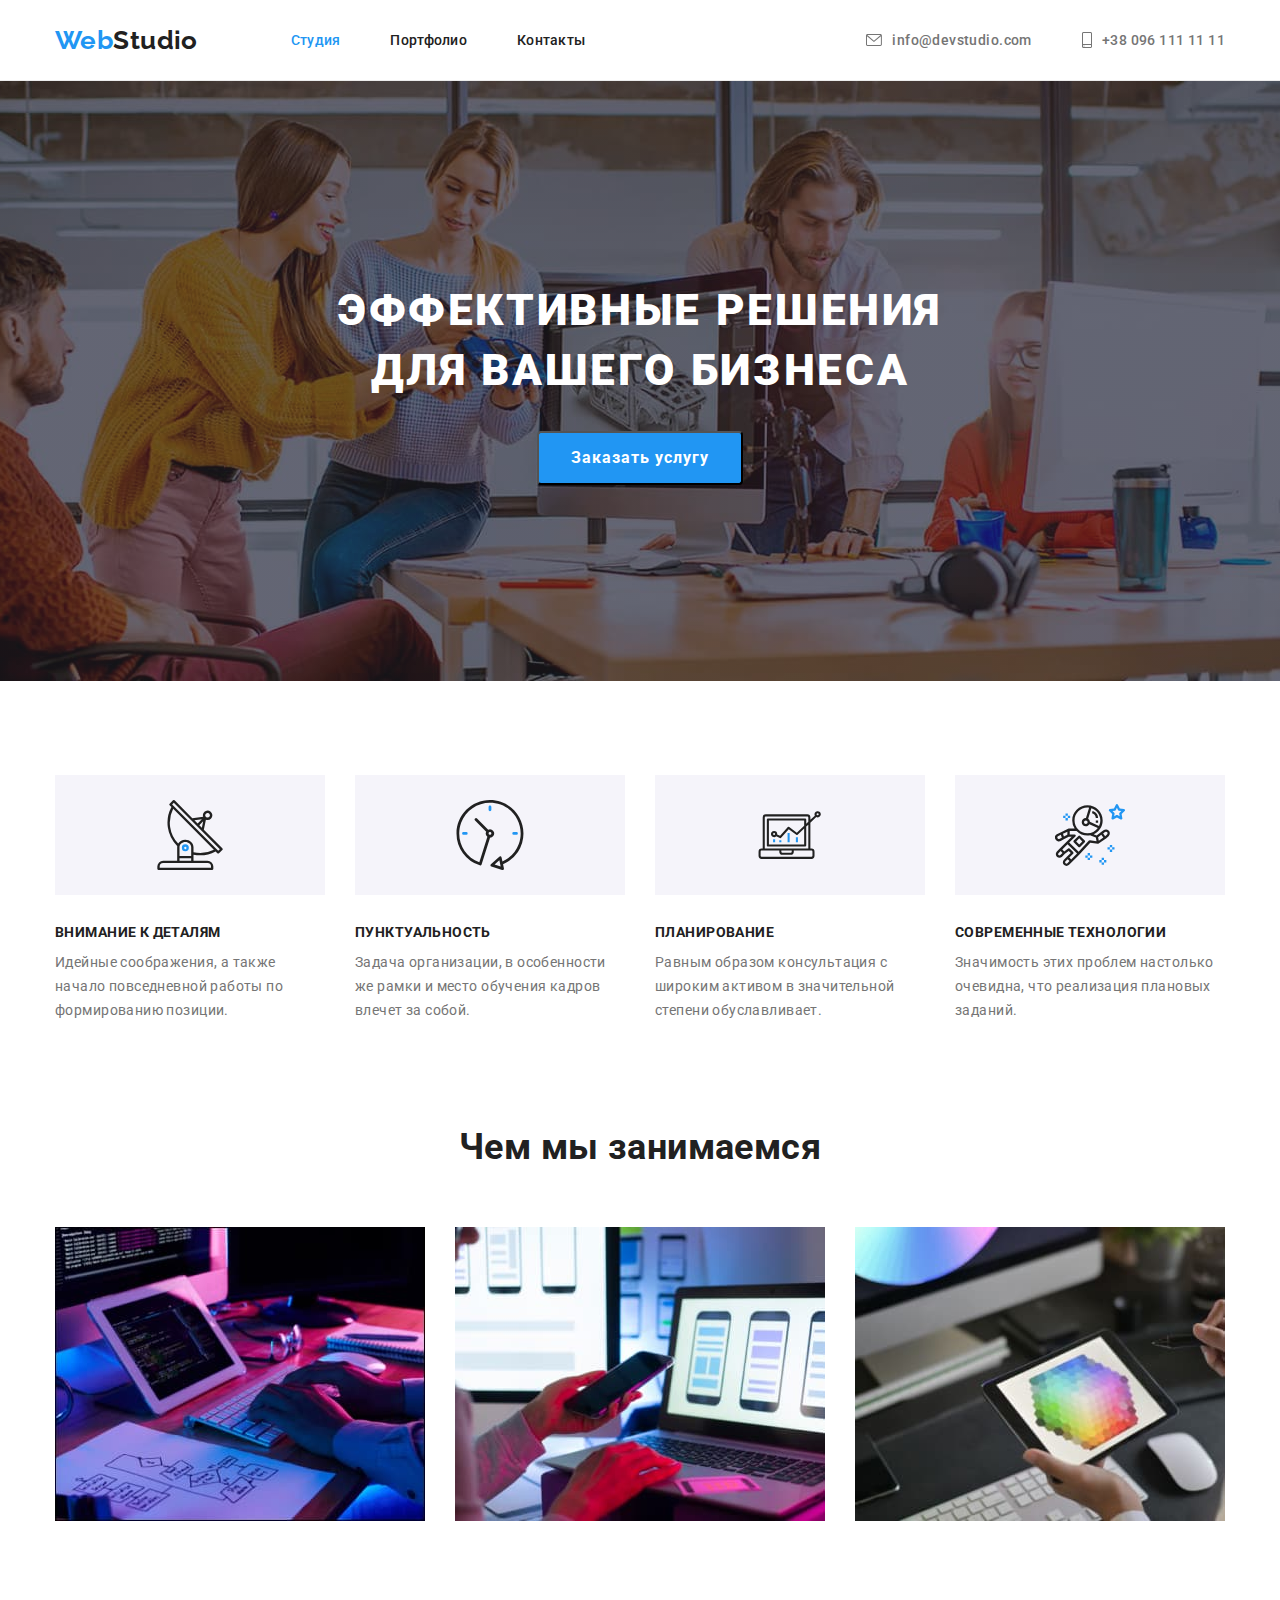
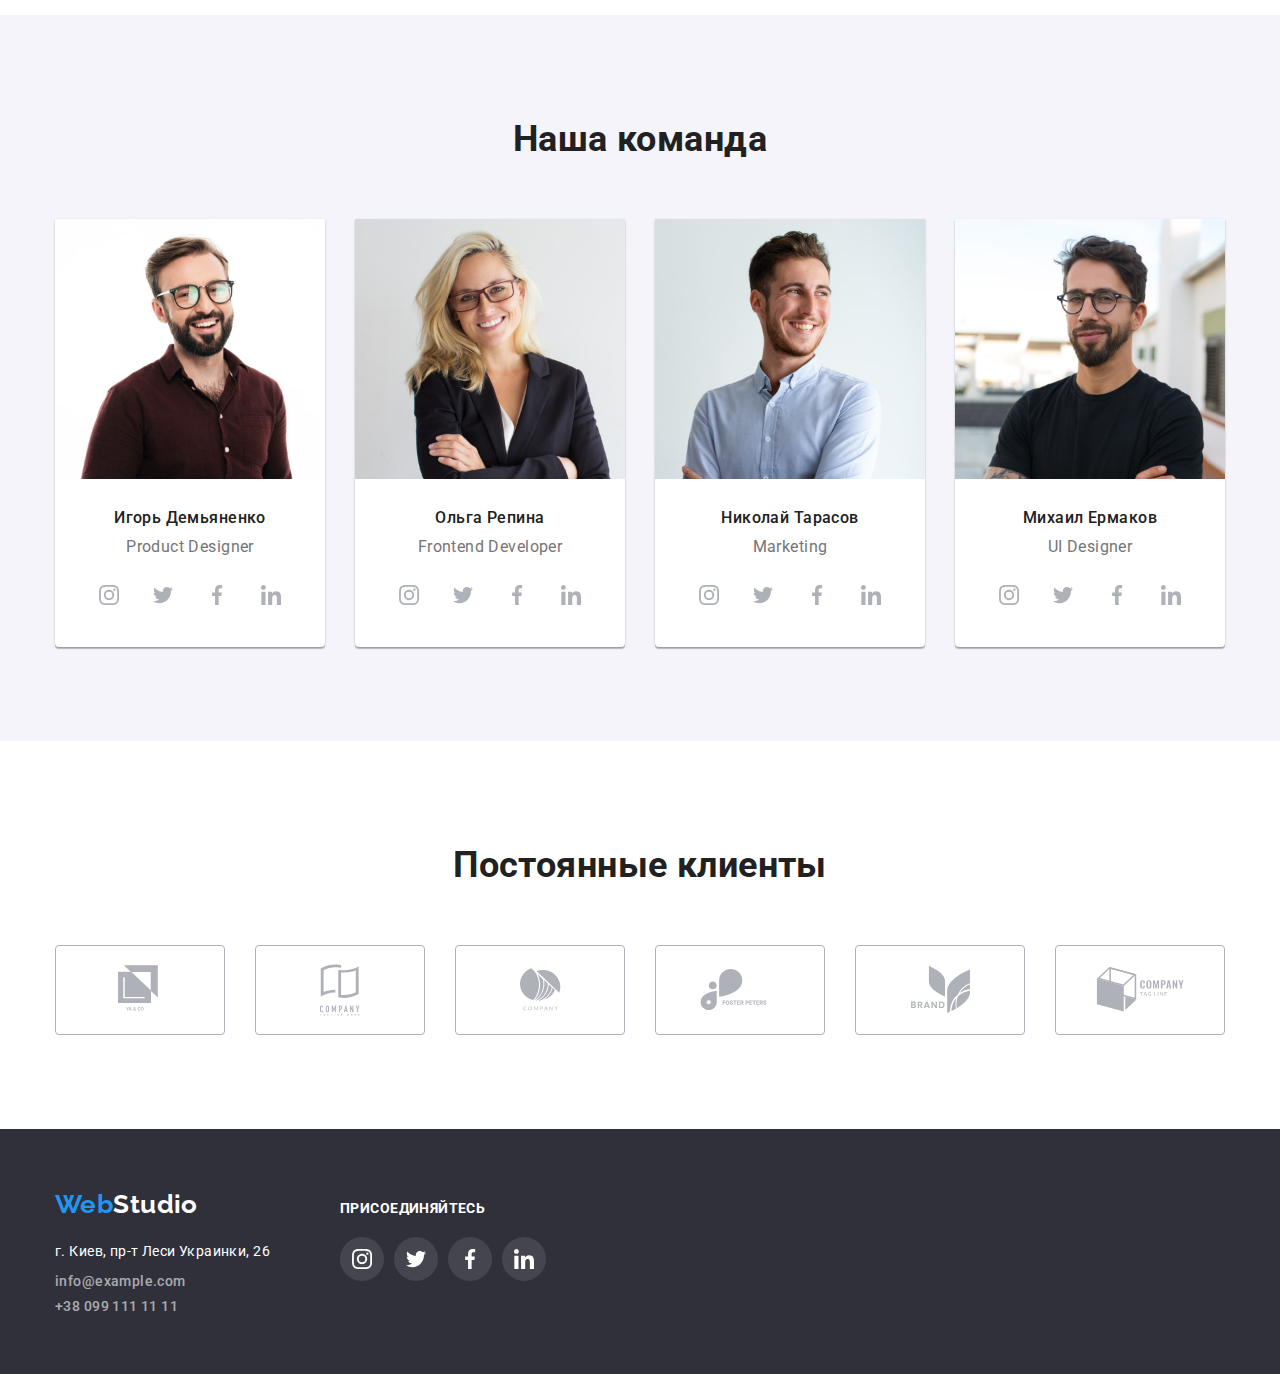
==== index.html @ f50622a8 "Добавляет файлы с 4 ДЗ" ====
<!DOCTYPE html>
<html lang="ru">
<head>
    <meta charset="UTF-8">
    <meta name="viewport" content="width=device-width, initial-scale=1.0">
    <title>Web Studio</title>
    <link rel="stylesheet" href="https://cdnjs.cloudflare.com/ajax/libs/modern-normalize/1.0.0/modern-normalize.min.css">
    <link rel="preconnect" href="https://fonts.gstatic.com">
    <link href="https://fonts.googleapis.com/css2?family=Raleway:wght@700&family=Roboto:wght@400;500;700;900&display=swap"
        rel="stylesheet">
    <link rel="stylesheet" href="./css/styles.css">
</head>
<body>
    <header class="header">
        <div class="container">
            <a href="./index.html" class="logo top list"> <span class="blue">Web</span>Studio</a>
            <nav class="common-nav">
                <ul class="site-nav list">
                    <li class="item">
                        <a href="./index.html" class="link current list">Студия</a>
                    </li>
                    <li class="item">
                        <a href="./portfolio.html" class="link list">Портфолио</a>
                    </li>
                    <li class="item">
                        <a href="" class="link list">Контакты</a>
                    </li>
                </ul>
            </nav> 

            <ul class="auth-nav list">
                <li class="item">
                    <a href="mailto:info@devstudio.com" class="contacts-top list">
                        <svg class="icon-nav" width="16" height="12">
                            <use href="./images/sprite.svg#icon-envelope"></use>
                        </svg>
                        info@devstudio.com
                    </a>
                </li>
                <li class="item">
                    <a href="tel:380961111111" class="contacts-top list">
                        <svg class="icon-nav" width="10" height="16">
                            <use href="./images/sprite.svg#icon-smartphone"></use>
                        </svg>
                        +38 096 111 11 11
                    </a>
                </li>
            </ul>

        </div>
    </header>

    <main>

    <!-- Герой -->
    <section class="hero">
        <div class="container">
            <div class="hero-container">
                <h1 class="hero-title">
                    Эффективные решения для вашего бизнеса
                </h1>
                
                <button class="button">Заказать услугу</button>
            </div>
        </div>
    </section>

    <!-- Достоинства -->
    <section class="section advantage">
        <div class="container">
            <h2 class="visually-hidden">Достоинства</h2>

            <ul class="list">
                <li class="item">
                    <div class="icon-bg">
                        <svg width="70" height="70">
                            <use href="./images/sprite.svg#icon-antenna"></use>
                        </svg>
                    </div>
                    <h3 class="title">Внимание к деталям</h3>
                    <p class="text quality">Идейные соображения, а также начало повседневной работы по формированию позиции.</p>
                </li>
                <li class="item">
                    <div class="icon-bg">
                        <svg width="70" height="70">
                            <use href="./images/sprite.svg#icon-clock"></use>
                        </svg>
                    </div>
                    <h3 class="title">Пунктуальность</h3>
                    <p class="text quality">Задача организации, в особенности же рамки и место обучения кадров влечет за собой.</p>
                </li>
                <li class="item">
                    <div class="icon-bg">
                        <svg width="70" height="70">
                            <use href="./images/sprite.svg#icon-diagram"></use>
                        </svg>
                    </div>
                    <h3 class="title">Планирование</h3>
                    <p class="text quality">Равным образом консультация с широким активом в значительной степени обуславливает.</p>
                </li>
                <li class="item">
                    <div class="icon-bg">
                        <svg width="70" height="70">
                            <use href="./images/sprite.svg#icon-astronaut"></use>
                        </svg>
                    </div>
                    <h3 class="title">Современные технологии</h3>
                    <p class="text quality">Значимость этих проблем настолько очевидна, что реализация плановых заданий.</p>
                </li>
            </ul>
        </div>
    </section>

    <!-- Типы деятельности-->
    <section class="section capability">
        <div class="container">
            <h2 class="section-title">Чем мы занимаемся</h2>
            <ul class="list">
                <li class="item">
                    <img src="./images/Page-proofs.jpg" alt="Верстка" width="370">
                </li>
                <li class="item">
                    <img src="./images/Programming.jpg" alt="Программирование" width="370">
                </li>
                <li class="item">
                    <img src="./images/Design.jpg" alt="Создание дизайна сайта" width="370">
                </li>
            </ul>
        </div>
    </section>

    <!-- Команда компании -->
    <section class="section team">
        <div class="container">
            <h2 class="section-title">Наша команда</h2>

            <ul class="list">
                <li class="item">
                    <img src="./images/Product-Designer.jpg" alt="Фото продук-дизайнера" width="270">
                    <div class="details">
                        <h3 class="team-name">Игорь Демьяненко</h3>
                        <p lang="en" class="text">Product Designer</p>
                        <ul class="list social-links">
                            <li>
                                <a class="social-link" href="" aria-label="иконка инстаграм">
                                    <svg class="icon-link" width="20" height="20">
                                        <use href="./images/sprite.svg#icon-instagram"></use>
                                    </svg>
                                </a>
                            </li>
                            <li>
                                <a class="social-link" href="" aria-label="иконка твитер">
                                    <svg class="icon-link" width="20" height="20">
                                        <use href="./images/sprite.svg#icon-twitter"></use>
                                    </svg>
                                </a>
                            </li>
                            <li>
                                <a class="social-link" href="" aria-label="иконка фейсбук">
                                    <svg class="icon-link" width="20" height="20">
                                        <use href="./images/sprite.svg#icon-facebook"></use>
                                    </svg>
                                </a>
                            </li>
                            <li>
                                <a class="social-link" href="" aria-label="иконка линкедин">
                                    <svg class="icon-link" width="20" height="20">
                                        <use href="./images/sprite.svg#icon-linkedin"></use>
                                    </svg>
                                </a>
                            </li>
                        </ul>
                    </div>
                </li>
                <li class="item">
                    <img src="./images/Frontend-Developer.jpg" alt="Фото фронтенд-разработчика" width="270">
                    <div class="details">
                        <h3 class="team-name">Ольга Репина</h3>
                        <p lang="en" class="text">Frontend Developer</p>
                        <ul class="list social-links">
                            <li>
                                <a class="social-link" href="" aria-label="иконка инстаграм">
                                    <svg class="icon-link" width="20" height="20">
                                        <use href="./images/sprite.svg#icon-instagram"></use>
                                    </svg>
                                </a>
                            </li>
                            <li>
                                <a class="social-link" href="" aria-label="иконка твитер">
                                    <svg class="icon-link" width="20" height="20">
                                        <use href="./images/sprite.svg#icon-twitter"></use>
                                    </svg>
                                </a>
                            </li>
                            <li>
                                <a class="social-link" href="" aria-label="иконка фейсбук">
                                    <svg class="icon-link" width="20" height="20">
                                        <use href="./images/sprite.svg#icon-facebook"></use>
                                    </svg>
                                </a>
                            </li>
                            <li>
                                <a class="social-link" href="" aria-label="иконка линкедин">
                                    <svg class="icon-link" width="20" height="20">
                                        <use href="./images/sprite.svg#icon-linkedin"></use>
                                    </svg>
                                </a>
                            </li>
                        </ul>
                    </div>
                </li>
                <li class="item">
                    <img src="./images/Marketing.jpg" alt="Фото маркетолога" width="270">
                    <div class="details">
                        <h3 class="team-name">Николай Тарасов</h3>
                        <p lang="en" class="text">Marketing</p>
                        <ul class="list social-links">
                            <li>
                                <a class="social-link" href="" aria-label="иконка инстаграм">
                                    <svg class="icon-link" width="20" height="20">
                                        <use href="./images/sprite.svg#icon-instagram"></use>
                                    </svg>
                                </a>
                            </li>
                            <li>
                                <a class="social-link" href="" aria-label="иконка твитер">
                                    <svg class="icon-link" width="20" height="20">
                                        <use href="./images/sprite.svg#icon-twitter"></use>
                                    </svg>
                                </a>
                            </li>
                            <li>
                                <a class="social-link" href="" aria-label="иконка фейсбук">
                                    <svg class="icon-link" width="20" height="20">
                                        <use href="./images/sprite.svg#icon-facebook"></use>
                                    </svg>
                                </a>
                            </li>
                            <li>
                                <a class="social-link" href="" aria-label="иконка линкедин">
                                    <svg class="icon-link" width="20" height="20">
                                        <use href="./images/sprite.svg#icon-linkedin"></use>
                                    </svg>
                                </a>
                            </li>
                        </ul>
                    </div>
                </li>
                <li class="item">
                    <img src="./images/UI-Designer.jpg" alt="Фото дизайнера пользовательского интерфейса" width="270">
                    <div class="details">
                        <h3 class="team-name">Михаил Ермаков</h3>
                        <p lang="en" class="text">UI Designer</p>
                        <ul class="list social-links">
                            <li>
                                <a class="social-link" href="" aria-label="иконка инстаграм">
                                    <svg class="icon-link" width="20" height="20">
                                        <use href="./images/sprite.svg#icon-instagram"></use>
                                    </svg>
                                </a>
                            </li>
                            <li>
                                <a class="social-link" href="" aria-label="иконка твитер">
                                    <svg class="icon-link" width="20" height="20">
                                        <use href="./images/sprite.svg#icon-twitter"></use>
                                    </svg>
                                </a>
                            </li>
                            <li>
                                <a class="social-link" href="" aria-label="иконка фейсбук">
                                    <svg class="icon-link" width="20" height="20">
                                        <use href="./images/sprite.svg#icon-facebook"></use>
                                    </svg>
                                </a>
                            </li>
                            <li>
                                <a class="social-link" href="" aria-label="иконка линкедин">
                                    <svg class="icon-link" width="20" height="20">
                                        <use href="./images/sprite.svg#icon-linkedin"></use>
                                    </svg>
                                </a>
                            </li>
                        </ul>
                    </div>
                </li>
            </ul>
        </div>
    </section>

    <!-- Клиенты -->
    <section class="section customers">
        <div class="container">
            <h2 class="section-title">Постоянные клиенты</h2>

            <ul class="list customers-links">
                <li>
                    <a class="customer-link" href="">
                        <svg class="icon-link" width="44px" height="49px">
                            <use href="./images/sprite.svg#icon-logo-yaco"></use>
                        </svg>
                    </a>
                </li>
                <li>
                    <a class="customer-link" href="">
                        <svg class="icon-link" width="40px" height="52px">
                            <use href="./images/sprite.svg#icon-logo-tagline-here"></use>
                        </svg>
                    </a>
                </li>
                <li>
                    <a class="customer-link" href="">
                        <svg class="icon-link" width="41px" height="43px">
                            <use href="./images/sprite.svg#icon-logo-company"></use>
                        </svg>
                    </a>
                </li>
                <li>
                    <a class="customer-link" href="">
                        <svg class="icon-link" width="80px" height="42px">
                            <use href="./images/sprite.svg#icon-logo-foster-peters"></use>
                        </svg>
                    </a>
                </li>
                <li>
                    <a class="customer-link" href="">
                        <svg class="icon-link" width="59px" height="47px">
                            <use href="./images/sprite.svg#icon-logo-brand"></use>
                        </svg>
                    </a>
                </li>
                <li>
                    <a class="customer-link" href="">
                        <svg class="icon-link" width="89px" height="45px">
                            <use href="./images/sprite.svg#icon-logo-tag-line"></use>
                        </svg>
                    </a>
                </li>
            </ul>

        </div>
    </section>

    </main>

    <footer class="footer">
        <div class="container">
            <div class="footer-relation">
                <a href="./index.html" class="logo bottom list"> <span class="blue">Web</span>Studio</a>

                <address class="address">
                    г. Киев, пр-т Леси Украинки, 26
                </address>

                <ul class="contacts list">
                    <li class="item">
                        <a href="mailto:info@example.com" class="contacts-text list">info@example.com</a>
                    </li>
                    <li class="item">
                        <a href="tel:380991111111" class="contacts-text list">+38 099 111 11 11</a>
                    </li>
                </ul>
            </div>
            
            <div class="footer-social">
                <p class="title">присоединяйтесь</p>

                <ul class="list social-links">
                    <li>
                        <a class="social-link" href="" aria-label="иконка инстаграм">
                            <svg class="icon-link" width="20" height="20">
                                <use href="./images/sprite.svg#icon-instagram"></use>
                            </svg>
                        </a>
                    </li>
                    <li>
                        <a class="social-link" href="" aria-label="иконка твитер">
                            <svg class="icon-link" width="20" height="20">
                                <use href="./images/sprite.svg#icon-twitter"></use>
                            </svg>
                        </a>
                    </li>
                    <li>
                        <a class="social-link" href="" aria-label="иконка фейсбук">
                            <svg class="icon-link" width="20" height="20">
                                <use href="./images/sprite.svg#icon-facebook"></use>
                            </svg>
                        </a>
                    </li>
                    <li>
                        <a class="social-link" href="" aria-label="иконка линкедин">
                            <svg class="icon-link" width="20" height="20">
                                <use href="./images/sprite.svg#icon-linkedin"></use>
                            </svg>
                        </a>
                    </li>
                </ul>
            </div>
        </div>
    </footer>
</body>
</html>
---- css/styles.css ----
:root {
  --primary-text-color: #212121;
  --text-color: #757575;
  --accent-color: #2196f3;
  --primary-white-color: #ffffff;
  --another-color: rgba(255, 255, 255, 0.6);
  --secondary-bg-color: #f5f4fa;
  --another-bg-color: #2f303a;
  --hero-bg-color: #c4c4c4;
  --link-color: #afb1b8;

  --primary-font-size: 14px;
  --special-font-weight: 500;
}

body {
  background-color: var(--primary-white-color);
  color: var(--primary-text-color);

  font-size: var(--primary-font-size);
  font-weight: var(--special-font-weight);
  font-family: Roboto, sans-serif;
  letter-spacing: 0.03em;
}

ul {
  margin-top: 0;
  margin-bottom: 0;
  padding-left: 0;
}

h1,
h2,
h3,
p {
  margin-top: 0;
  margin-bottom: 0;
}

a {
  display: block;
}

/*Главные*/
.container {
  width: 1200px;
  margin-left: auto;
  margin-right: auto;
  padding: 0 15px;
}

.section {
  padding: 94px 0px;
}

.section-title {
  margin-bottom: 50px;

  font-size: 36px;
  line-height: 1.67;
  text-align: center;
}

.item:not(:last-child) {
  margin-right: 30px;
}

.text {
  color: var(--text-color);
}

/*Для сброса*/
.list {
  list-style: none;
  text-decoration: none;
}

/*Для скрытия*/
.visually-hidden {
  position: absolute;
  clip: rect(0 0 0 0);
  width: 1px;
  height: 1px;
  margin: -1px;
}

/*Навигация сайта*/
.logo {
  color: var(--primary-text-color);
  font-family: Raleway, cursive;

  font-weight: 700;
  font-size: 26px;
  line-height: 1.19;
}

.logo.top {
  margin-right: 93px;
}
.logo .blue {
  color: var(--accent-color);
}

.header {
  border-bottom: 1px solid #ececec;
}

.header .container {
  display: flex;
  align-items: center;
}

.site-nav {
  display: flex;
}

.common-nav .item:not(:last-child) {
  margin-right: 50px;
}

.site-nav .link {
  display: inline;
  padding-top: 32px;
  padding-bottom: 32px;

  color: var(--primary-text-color);

  line-height: 1.14;
  letter-spacing: 0.02em;
}

.site-nav .link:hover,
.site-nav .link:focus {
  color: var(--accent-color);
}

.site-nav .link.current {
  color: var(--accent-color);
}

/*Контакты в хедере*/
.auth-nav {
  display: flex;
  margin-left: auto;
}

.auth-nav .item:not(:last-child) {
  margin-right: 50px;
}

.contacts-top:hover,
.contacts-top:focus {
  color: var(--accent-color);
}

.contacts-top {
  display: inline-flex;
  align-items: center;
  text-align: center;
  padding-top: 32px;
  padding-bottom: 32px;

  color: var(--text-color);
  fill: currentColor;
}

.icon-nav {
  margin-right: 10px;
}

/*Герой*/
.hero {
  text-align: center;

  max-width: 1600px;
  height: 600px;
  margin-left: auto;
  margin-right: auto;

  background-image: linear-gradient(
      to right,
      rgba(47, 48, 58, 0.4),
      rgba(47, 48, 58, 0.4)
    ),
    url(../images/hero.jpg);
  background-size: cover;
  background-position: center;
  background-color: var(--hero-bg-color);

  padding-top: 200px;
  padding-bottom: 200px;
}

.hero-container {
  width: 696px;
  margin: auto;
}

.hero-title {
  margin-bottom: 30px;

  color: var(--primary-white-color);

  font-weight: 900;
  font-size: 44px;
  line-height: 1.36;
  text-align: center;
  letter-spacing: 0.06em;
  text-transform: uppercase;
}

.button {
  border-radius: 4px;
  padding: 10px 32px;
  outline: transparent;

  color: var(--primary-white-color);
  background-color: var(--accent-color);

  cursor: pointer;

  font-family: inherit;
  font-weight: 700;
  font-size: 16px;
  line-height: 1.87;
  text-align: center;
  letter-spacing: 0.06em;
}

.button:hover,
.button:focus {
  color: var(--primary-white-color);
  background-color: var(--accent-color);
}

/*Секция достоинства*/
.advantage .container {
  display: flex;
}

.advantage .list {
  display: flex;
}

.advantage .title {
  margin-bottom: 10px;

  font-size: inherit;
  line-height: 1.14;
  text-transform: uppercase;
}

.text.quality {
  text-align: left;
  font-weight: 400;
  line-height: 1.71;
}

.icon-bg {
  display: flex;
  justify-content: center;
  align-items: center;
  height: 120px;
  width: 270px;
  margin-bottom: 30px;

  background-color: var(--secondary-bg-color);
}

/*Секция тип деятельности */
.section.capability {
  padding-top: 0px;
}

.capability .list {
  display: flex;
}

.item img {
  display: block;
}

/* Секция команда компании */
.section.team {
  background-color: var(--secondary-bg-color);
}

.team .list {
  display: flex;
}

.team .item {
  width: 270px;

  background-color: var(--primary-white-color);
  font-weight: 400;
  font-size: 16px;
  line-height: 1.18;
  text-align: center;
  box-shadow: 0px 1px 3px rgba(0, 0, 0, 0.12), 0px 1px 1px rgba(0, 0, 0, 0.14),
    0px 2px 1px rgba(0, 0, 0, 0.2);
  border-bottom-left-radius: 4px;
  border-bottom-right-radius: 4px;
}

.details {
  padding: 30px 32px;
}

.team-name {
  margin-bottom: 10px;

  font-weight: var(--special-font-weight);
  font-size: 16px;
}

.team .text {
  margin-bottom: 16px;
}

.list.social-links {
  justify-content: space-between;
  margin-right: auto;
  margin-left: auto;
  width: 206px;
}

.social-links li {
  width: 44px;
  height: 44px;
}

.social-link {
  display: inline-flex;
  justify-content: center;
  align-items: center;
  width: 100%;
  height: 100%;
  border-radius: 50%;

  color: var(--link-color);
  fill: currentColor;
}

.social-link:focus,
.social-link:hover {
  background-color: var(--accent-color);
  color: var(--primary-white-color);
}

/* Клиенты */

.customers-links {
  display: flex;
  justify-content: space-between;
  margin-right: auto;
  margin-left: auto;
}

.customer-link {
  display: inline-flex;
  justify-content: center;
  align-items: center;
  width: 170px;
  height: 90px;
  border: 1px solid var(--link-color);
  border-radius: 4px;

  color: var(--link-color);
  fill: currentColor;
}

.customer-link:focus,
.customer-link:hover {
  border-color: var(--accent-color);
  color: var(--accent-color);
}

/*Футер*/
.footer {
  padding-top: 60px;
  padding-bottom: 60px;

  background-color: var(--another-bg-color);
}

.logo.bottom {
  margin-bottom: 20px;

  color: var(--primary-white-color);
}

.address {
  margin-bottom: 9px;

  color: var(--primary-white-color);

  font-style: normal;
  font-weight: 400;
  line-height: 1.71;
}

.contacts .item:not(:last-child) {
  margin-bottom: 9px;
  margin-right: auto;
}

.contacts-text {
  color: var(--another-color);
}

.contacts-text:hover,
.contacts-text:focus {
  color: var(--accent-color);
}

.footer .container {
  display: flex;
  align-items: baseline;
}

.footer-relation {
  margin-right: 70px;
}

.footer .social-links {
  display: flex;
  margin-bottom: 0px;
}

.footer .title {
  margin-bottom: 20px;

  color: var(--primary-white-color);

  font-size: inherit;
  font-weight: 700;
  line-height: 1.14;
  text-transform: uppercase;
}

.footer .social-link {
  color: var(--primary-white-color);
  background-color: #44454e;
}

.footer .social-link:hover,
.footer .social-link:focus {
  background-color: var(--accent-color);
}

/*Кнопки портфолио*/
.radio-button {
  display: flex;
  justify-content: center;
  margin-bottom: 50px;

  background-color: var(--primary-white-color);
}

.radio-button .item:not(:last-child) {
  margin-right: 8px;
}

.radio-button .filter {
  border: none;
  padding: 6px 22px;

  background-color: var(--secondary-bg-color);
  color: var(--primary-text-color);

  font-family: inherit;
  font-weight: var(--special-font-weight);
  font-size: 16px;
  line-height: 1.62;
  letter-spacing: 0.03em;
}

.filter:hover,
.filter:focus {
  background-color: var(--accent-color);
  color: var(--primary-white-color);
  box-shadow: 0px 3px 1px rgba(0, 0, 0, 0.1), 0px 1px 2px rgba(0, 0, 0, 0.08),
    0px 2px 2px rgba(0, 0, 0, 0.12);
}

/* Карточки портфолио */
.card-set.list {
  display: flex;
  flex-wrap: wrap;
}

.card-item {
  max-width: 370px;
  margin-right: 30px;
  margin-bottom: 30px;
  flex-basis: calc((100% - 60px) / 3);
}

.portfolio-example:hover,
.portfolio-example:focus {
  box-shadow: 0px 1px 1px rgba(0, 0, 0, 0.12), 0px 4px 4px rgba(0, 0, 0, 0.06),
    1px 4px 6px rgba(0, 0, 0, 0.16);
}

.card-item:nth-child(3n) {
  margin-right: 0px;
}

.card-item:nth-last-child(-n + 3) {
  margin-bottom: 0px;
}

.portfolio-example {
  color: var(--primary-text-color);
  background-color: var(--primary-white-color);
}

.project-name {
  margin-bottom: 4px;

  font-size: 18px;
  line-height: 2;
  letter-spacing: 0.06em;
}

.project-type {
  font-size: 16px;
  line-height: 1.87;
}

.info {
  border: 1px solid #eeeeee;
  padding: 20px 24px;
}

.card-item img {
  display: block;
}
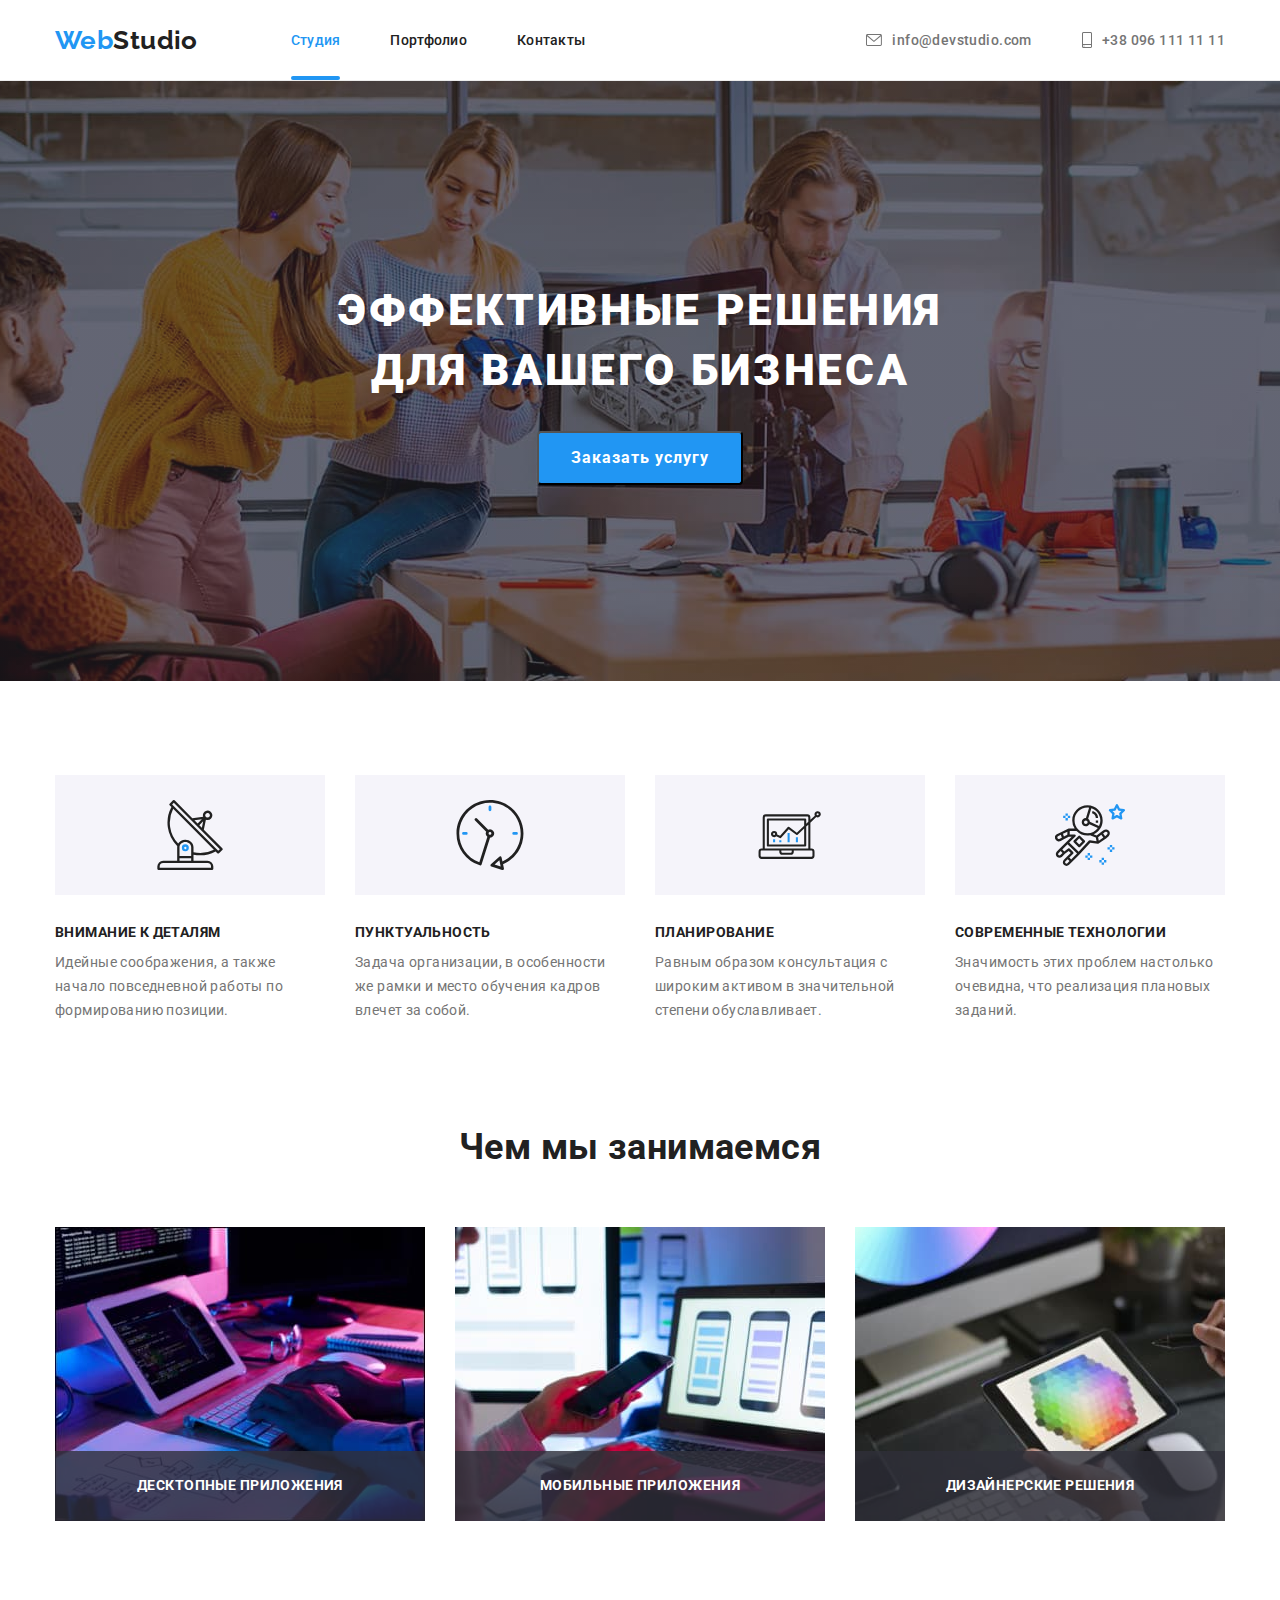
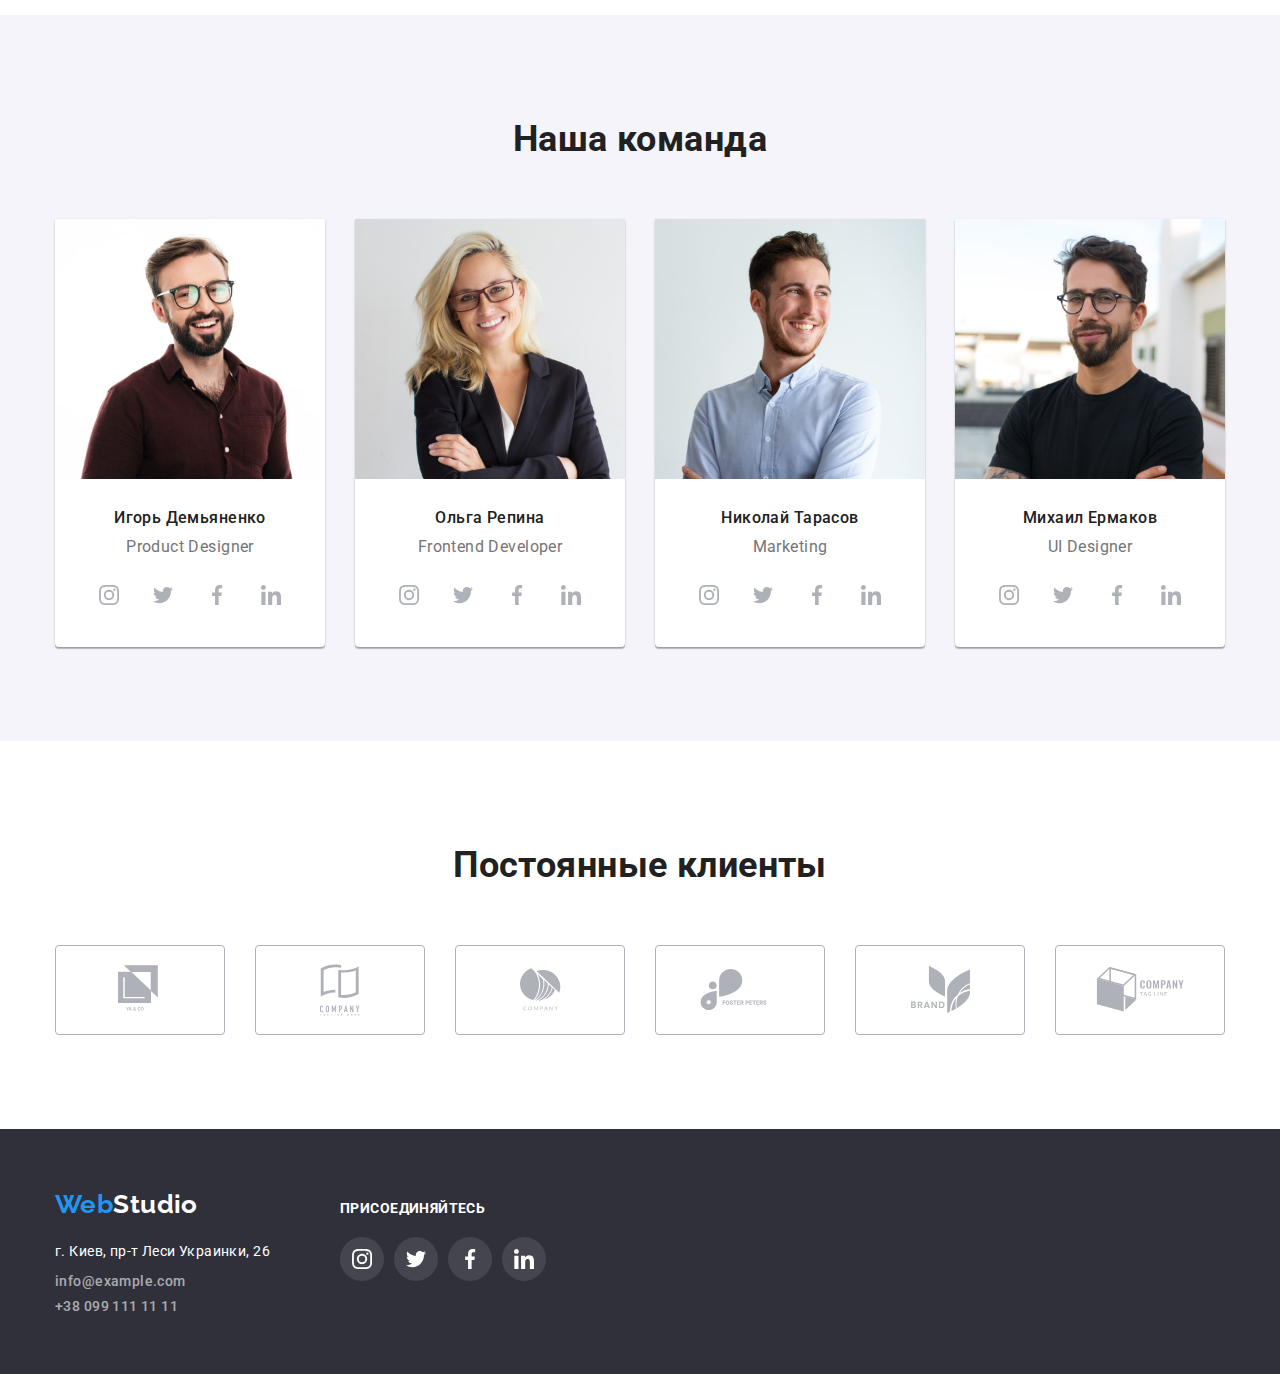
==== commit f720ab75: "Добавляет все с 5 ДЗ, кроме анимации pop-up" ====
--- a/index.html
+++ b/index.html
@@ -118,12 +118,21 @@
             <ul class="list">
                 <li class="item">
                     <img src="./images/Page-proofs.jpg" alt="Верстка" width="370">
+                    <div class="overlay">
+                        <p>Десктопные приложения</p>
+                    </div>
                 </li>
                 <li class="item">
                     <img src="./images/Programming.jpg" alt="Программирование" width="370">
+                    <div class="overlay">
+                        <p>Мобильные приложения</p>
+                    </div>
                 </li>
                 <li class="item">
                     <img src="./images/Design.jpg" alt="Создание дизайна сайта" width="370">
+                    <div class="overlay">
+                        <p>Дизайнерские решения</p>
+                    </div>
                 </li>
             </ul>
         </div>
@@ -397,5 +406,14 @@
             </div>
         </div>
     </footer>
+    <div class="backdrop is-hidden">
+        <div class="modal">
+            <a class="icon-close" href="" aria-label="крестик закрытия окна">
+                <svg class="icon-link" width="30" height="30">
+                    <use href="./images/sprite.svg#icon-close"></use>
+                </svg>
+            </a>
+        </div>
+    </div>
 </body>
 </html>--- a/css/styles.css
+++ b/css/styles.css
@@ -134,7 +134,39 @@
   color: var(--accent-color);
 }
 
-.site-nav .link.current {
+.site-nav .link {
+  position: relative;
+}
+
+.link::after {
+  content: '';
+
+  position: absolute;
+  bottom: 0;
+  left: 0;
+  display: block;
+  width: 100%;
+  height: 4px;
+  border-radius: 4px;
+
+  background-color: var(--accent-color);
+
+  opacity: 0;
+  transform: scaleX(0);
+  transition: color 250ms cubic-bezier(0.4, 0, 0.2, 1),
+    opacity 250ms cubic-bezier(0.4, 0, 0.2, 1),
+    transform 250ms cubic-bezier(0.4, 0, 0.2, 1);
+}
+
+.link.current::after,
+.link:hover::after,
+.link:focus::after {
+  opacity: 1;
+  color: var(--accent-color);
+  transform: scaleX(1);
+}
+
+.link.current {
   color: var(--accent-color);
 }
 
@@ -146,11 +178,6 @@
 
 .auth-nav .item:not(:last-child) {
   margin-right: 50px;
-}
-
-.contacts-top:hover,
-.contacts-top:focus {
-  color: var(--accent-color);
 }
 
 .contacts-top {
@@ -162,6 +189,13 @@
 
   color: var(--text-color);
   fill: currentColor;
+
+  transition: color 250ms cubic-bezier(0.4, 0, 0.2, 1);
+}
+
+.contacts-top:hover,
+.contacts-top:focus {
+  color: var(--accent-color);
 }
 
 .icon-nav {
@@ -225,12 +259,13 @@
   line-height: 1.87;
   text-align: center;
   letter-spacing: 0.06em;
+
+  transition: box-shadow 250ms cubic-bezier(0.4, 0, 0.2, 1);
 }
 
 .button:hover,
 .button:focus {
-  color: var(--primary-white-color);
-  background-color: var(--accent-color);
+  box-shadow: 0px 4px 4px rgba(0, 0, 0, 0.15);
 }
 
 /*Секция достоинства*/
@@ -278,6 +313,30 @@
 
 .item img {
   display: block;
+}
+
+.capability .item {
+  position: relative;
+}
+
+.capability .overlay {
+  display: inline-flex;
+  justify-content: center;
+  align-items: center;
+
+  position: absolute;
+  width: 100%;
+  height: 70px;
+  bottom: 0;
+
+  background-color: rgba(47, 48, 58, 0.8);
+}
+
+.capability p {
+  color: var(--primary-white-color);
+  font-weight: 700;
+  line-height: 1.14;
+  text-transform: uppercase;
 }
 
 /* Секция команда компании */
@@ -340,6 +399,9 @@
 
   color: var(--link-color);
   fill: currentColor;
+
+  transition: color 250ms cubic-bezier(0.4, 0, 0.2, 1),
+    background-color 250ms cubic-bezier(0.4, 0, 0.2, 1);
 }
 
 .social-link:focus,
@@ -368,6 +430,9 @@
 
   color: var(--link-color);
   fill: currentColor;
+
+  transition: color 250ms cubic-bezier(0.4, 0, 0.2, 1),
+    border-color 250ms cubic-bezier(0.4, 0, 0.2, 1);
 }
 
 .customer-link:focus,
@@ -407,6 +472,8 @@
 
 .contacts-text {
   color: var(--another-color);
+
+  transition: color 250ms cubic-bezier(0.4, 0, 0.2, 1);
 }
 
 .contacts-text:hover,
@@ -442,6 +509,8 @@
 .footer .social-link {
   color: var(--primary-white-color);
   background-color: #44454e;
+
+  transition: background-color 250ms cubic-bezier(0.4, 0, 0.2, 1);
 }
 
 .footer .social-link:hover,
@@ -474,6 +543,10 @@
   font-size: 16px;
   line-height: 1.62;
   letter-spacing: 0.03em;
+
+  transition: color 250ms cubic-bezier(0.4, 0, 0.2, 1),
+    background-color 250ms cubic-bezier(0.4, 0, 0.2, 1),
+    box-shadow 250ms cubic-bezier(0.4, 0, 0.2, 1);
 }
 
 .filter:hover,
@@ -495,6 +568,42 @@
   margin-right: 30px;
   margin-bottom: 30px;
   flex-basis: calc((100% - 60px) / 3);
+
+  transition: box-shadow 250ms cubic-bezier(0.4, 0, 0.2, 1);
+}
+
+.portfolio-photo {
+  position: relative;
+  overflow: hidden;
+}
+
+.portfolio-photo .overlay {
+  text-align: left;
+
+  position: absolute;
+  top: 0;
+  left: 0;
+  width: 100%;
+  height: 100%;
+
+  background-color: rgba(33, 150, 243, 0.9);
+
+  transform: translateY(100%);
+  transition: transform 250ms cubic-bezier(0.4, 0, 0.2, 1);
+}
+
+.portfolio-photo p {
+  margin: 63px 24px;
+
+  color: var(--primary-white-color);
+  font-weight: 400;
+  font-size: 18px;
+  line-height: 1.56;
+}
+
+.portfolio-example:hover .overlay,
+.portfolio-example:focus .overlay {
+  transform: translateY(0%);
 }
 
 .portfolio-example:hover,
@@ -537,3 +646,42 @@
 .card-item img {
   display: block;
 }
+
+/* Pop-up */
+
+.backdrop {
+  position: fixed;
+  top: 0;
+  left: 0;
+
+  width: 100%;
+  height: 100%;
+
+  background-color: rgba(0, 0, 0, 0.2);
+}
+
+.modal {
+  position: absolute;
+  left: 50%;
+  top: 50%;
+  transform: translate(-50%, -50%);
+
+  width: 528px;
+  height: 581px;
+
+  background-color: #ffffff;
+  box-shadow: 0px 1px 3px rgba(0, 0, 0, 0.12), 0px 1px 1px rgba(0, 0, 0, 0.14),
+    0px 2px 1px rgba(0, 0, 0, 0.2);
+  border-radius: 4px;
+}
+
+.backdrop.is-hidden {
+  opacity: 0;
+  pointer-events: none;
+}
+
+.icon-close {
+  position: absolute;
+  top: 8px;
+  right: 8px;
+}
